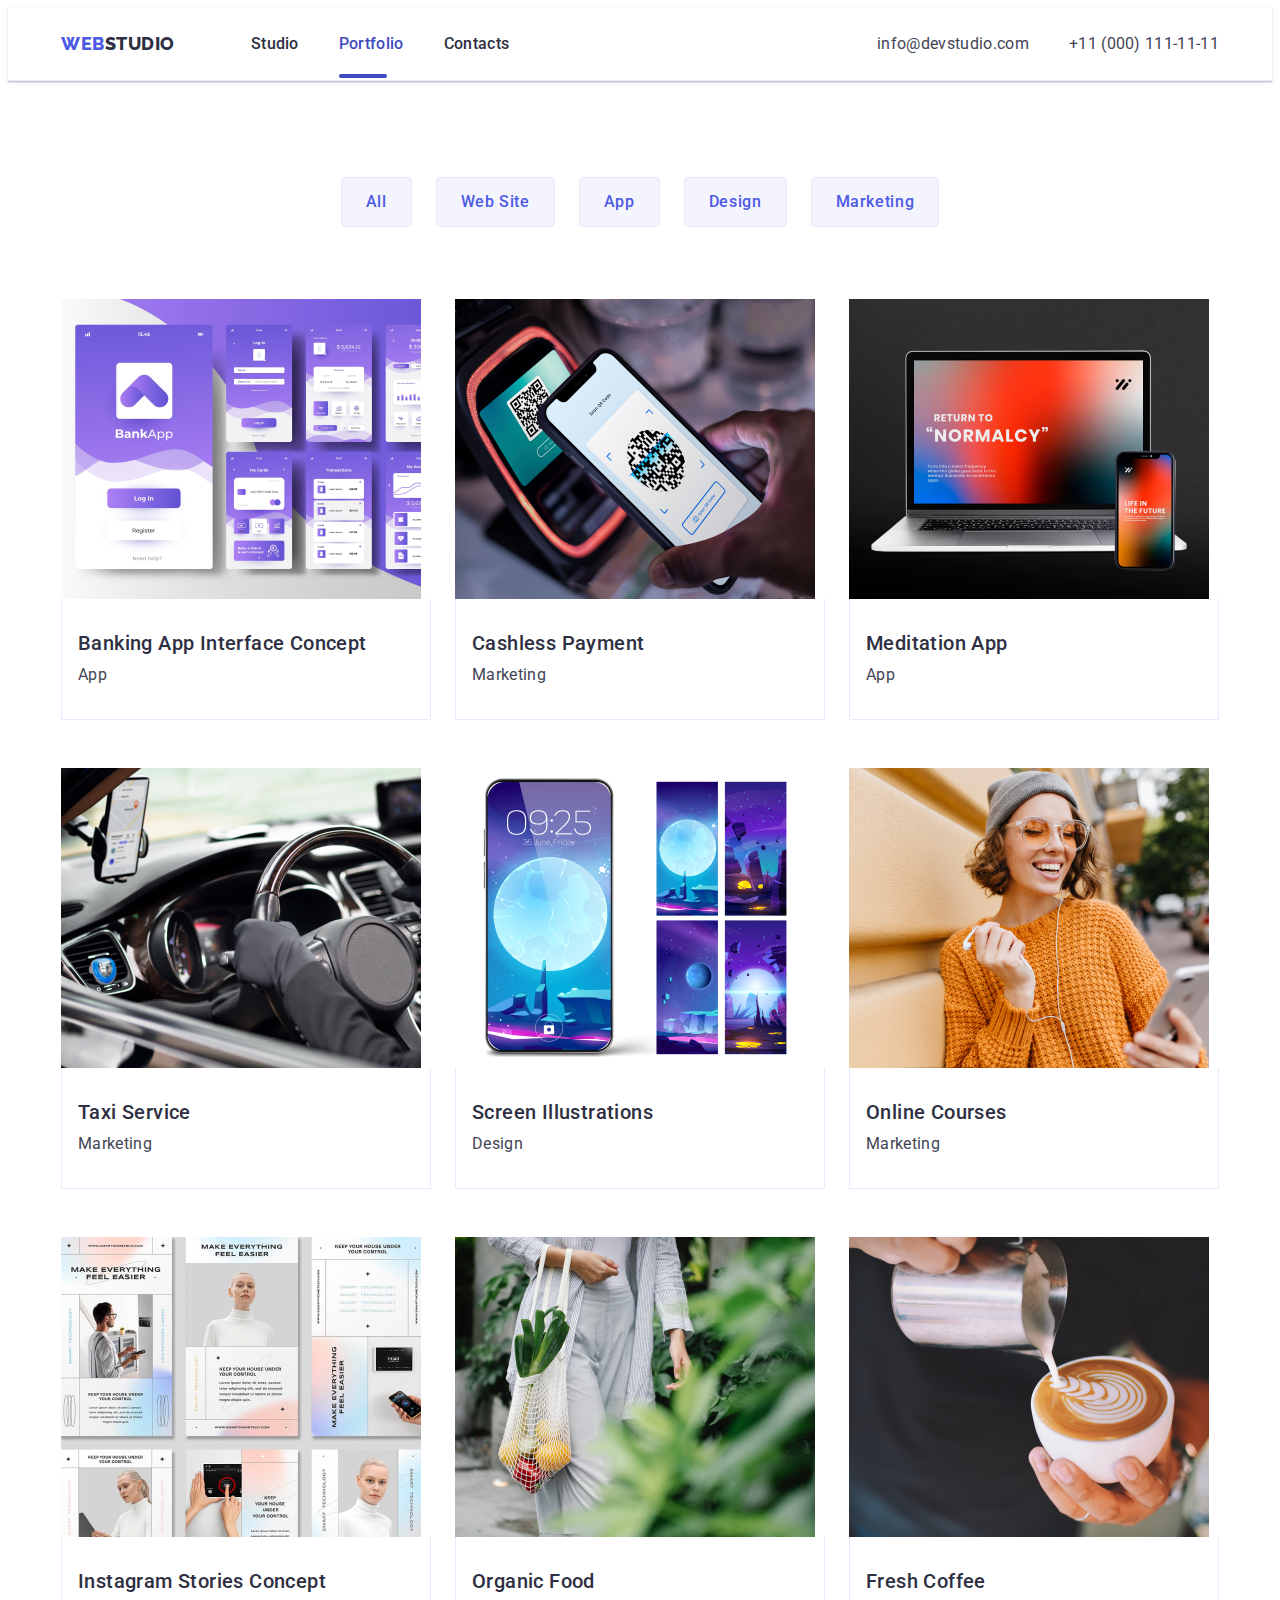
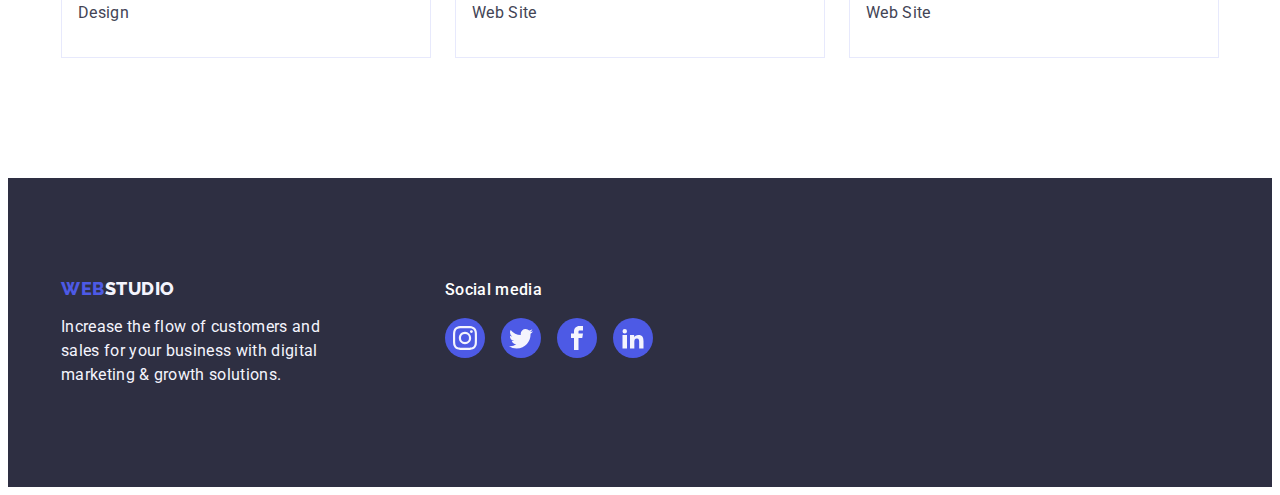
==== portfolio.html @ 9064d905 "Initial commit" ====
<!DOCTYPE html>
<html lang="en">
  <head>
    <meta charset="UTF-8" />
    <meta http-equiv="X-UA-Compatible" content="IE=edge" />
    <meta name="viewport" content="width=device-width, initial-scale=1.0" />
    <link rel="preconnect" href="https://fonts.googleapis.com" />
    <link rel="preconnect" href="https://fonts.gstatic.com" crossorigin />
    <link
      href="https://fonts.googleapis.com/css2?family=Raleway:wght@800&family=Roboto:wght@400;500;700;900&display=swap"
      rel="stylesheet"
    />
    <link
      rel="stylesheet"
      href="https://cdnjs.cloudflare.com/ajax/libs/modern-normalize/1.1.0/modern-normalize.min.css"
      integrity="sha512-wpPYUAdjBVSE4KJnH1VR1HeZfpl1ub8YT/NKx4PuQ5NmX2tKuGu6U/JRp5y+Y8XG2tV+wKQpNHVUX03MfMFn9Q=="
      crossorigin="anonymous"
      referrerpolicy="no-referrer"
    />
    <link rel="stylesheet" href="./css/styles.css" />
    <title>Portfolio</title>
  </head>

  <!-- Portfolio -->

  <body>
    <header class="page-header">
      <div class="header-page-container container">
        <nav class="page-nav">
          <a class="logo link" href="./index.html"
            >Web<span class="studio-logo-header">Studio</span>
          </a>

          <ul class="menu list">
            <li class="menu-item">
              <a class="menu-link link links" href="./index.html">Studio</a>
            </li>
            <li class="menu-item">
              <a class="menu-link link links current" href="./portfolio.html"
                >Portfolio</a
              >
            </li>
            <li class="menu-item">
              <a class="menu-link link links" href=""> Contacts </a>
            </li>
          </ul>
        </nav>
        <address class="address-header">
          <ul class="header-contacts list">
            <li class="address-item">
              <a
                class="address-link link links"
                href="mailto:info@devstudio.com"
                >info@devstudio.com</a
              >
            </li>
            <li class="address-item">
              <a class="address-link link links" href="tel:+110001111111"
                >+11 (000) 111-11-11</a
              >
            </li>
          </ul>
        </address>
      </div>
    </header>
    <!-- Main  -->
    <main>
      <!-- Filters -->
      <section class="filters">
        <div class="container">
          <h1 class="visually-hidden">Portfolio</h1>

          <ul class="filter-group list">
            <li class="filter-group-list">
              <button class="portfolio-button" type="button">All</button>
            </li>

            <li class="filter-group-list">
              <button class="portfolio-button" type="button">Web Site</button>
            </li>

            <li class="filter-group-list">
              <button class="portfolio-button" type="button">App</button>
            </li>

            <li class="filter-group-list">
              <button class="portfolio-button" type="button">Design</button>
            </li>

            <li class="filter-group-list">
              <button class="portfolio-button" type="button">Marketing</button>
            </li>
          </ul>

          <ul class="project-card list">
            <li class="project-card-item">
              <a class="project-card-link link" href="">
                <div class="img-content-portfolio">
                  <img
                    src="./images/imgbanking.jpg"
                    alt="Banking Concept"
                    width="360"
                    height="300"
                  />
                  <p class="suptitle-content-portfolio"> 
                    14 Stylish and User-Friendly App Design Concepts · Task
                    Manager App · Calorie Tracker App · Exotic Fruit Ecommerce
                    App · Cloud Storage App
                  </p>
                </div>
                <div class="our-team-text-portfolio">
                  <h2 class="suptitle-portfolio">
                    Banking App Interface Concept
                  </h2>
                  <p class="section-description-portfolio">App</p>
                </div>
              </a>
            </li>

            <li class="project-card-item">
              <a class="project-card-link link" href="#">
                 <div class="img-content-portfolio">
                <img
                  src="./images/imgcashless.jpg"
                  alt="Cashless Payment"
                  width="360"
                  height="300"
                />
                <p class="suptitle-content-portfolio"> 
                    14 Stylish and User-Friendly App Design Concepts · Task
                    Manager App · Calorie Tracker App · Exotic Fruit Ecommerce
                    App · Cloud Storage App
                  </p>
              </div>
                <div class="our-team-text-portfolio">
                  <h2 class="suptitle-portfolio">Cashless Payment</h2>
                  <p class="section-description-portfolio">Marketing</p>
                </div>
              </a>
            </li>

            <li class="project-card-item">
              <a class="project-card-link link" href="">
                <div class="img-content-portfolio">
                <img
                  src="./images/imgmeditation.jpg"
                  alt="Meditation App"
                  width="360"
                  height="300"
                />
                <p class="suptitle-content-portfolio"> 
                    14 Stylish and User-Friendly App Design Concepts · Task
                    Manager App · Calorie Tracker App · Exotic Fruit Ecommerce
                    App · Cloud Storage App
                  </p>
                </div>
                <div class="our-team-text-portfolio">
                  <h2 class="suptitle-portfolio">Meditation App</h2>
                  <p class="section-description-portfolio">App</p>
                </div>
              </a>
            </li>

            <!-- Project card 2 -->

            <li class="project-card-item">
              <a class="project-card-link link" href="">
                <div class="img-content-portfolio">
                <img
                  src="./images/imgtaxi.jpg"
                  alt="Taxi Service"
                  width="360"
                  height="300"
                />
                <p class="suptitle-content-portfolio"> 
                    14 Stylish and User-Friendly App Design Concepts · Task
                    Manager App · Calorie Tracker App · Exotic Fruit Ecommerce
                    App · Cloud Storage App
                  </p>
                </div>
                <div class="our-team-text-portfolio">
                  <h2 class="suptitle-portfolio">Taxi Service</h2>
                  <p class="section-description-portfolio">Marketing</p>
                </div>
              </a>
            </li>

            <li class="project-card-item">
              <a class="project-card-link link" href="">
                <div class="img-content-portfolio">
                <img
                  src="./images/imgscreen.jpg"
                  alt="Screen Illustrations"
                  width="360"
                  height="300"
                />
                <p class="suptitle-content-portfolio"> 
                    14 Stylish and User-Friendly App Design Concepts · Task
                    Manager App · Calorie Tracker App · Exotic Fruit Ecommerce
                    App · Cloud Storage App
                  </p>
                </div>
                <div class="our-team-text-portfolio">
                  <h2 class="suptitle-portfolio">Screen Illustrations</h2>
                  <p class="section-description-portfolio">Design</p>
                </div>
              </a>
            </li>

            <li class="project-card-item">
              <a class="project-card-link link" href="">
                <div class="img-content-portfolio">
                <img
                  src="./images/imgonline.jpg"
                  alt="Online Courses"
                  width="360"
                  height="300"
                />
                <p class="suptitle-content-portfolio"> 
                    14 Stylish and User-Friendly App Design Concepts · Task
                    Manager App · Calorie Tracker App · Exotic Fruit Ecommerce
                    App · Cloud Storage App
                  </p>
                </div>
                <div class="our-team-text-portfolio">
                  <h2 class="suptitle-portfolio">Online Courses</h2>
                  <p class="section-description-portfolio">Marketing</p>
                </div>
              </a>
            </li>
            <!-- Project card 3 -->

            <li class="project-card-item">
              <a class="project-card-link link" href="">
                <div class="img-content-portfolio">
                <img
                  src="./images/imginstagram.jpg"
                  alt="Instagram Stories Concept"
                  width="360"
                  height="300"
                />
                <p class="suptitle-content-portfolio"> 
                    14 Stylish and User-Friendly App Design Concepts · Task
                    Manager App · Calorie Tracker App · Exotic Fruit Ecommerce
                    App · Cloud Storage App
                  </p>
                </div>
                <div class="our-team-text-portfolio">
                  <h2 class="suptitle-portfolio">Instagram Stories Concept</h2>
                  <p class="section-description-portfolio">Design</p>
                </div>
              </a>
            </li>

            <li class="project-card-item">
              <a class="project-card-link link" href="">
                <div class="img-content-portfolio">
                <img
                  src="./images/imgorganic.jpg"
                  alt="Organic Food"
                  width="360"
                  height="300"
                />
                <p class="suptitle-content-portfolio"> 
                    14 Stylish and User-Friendly App Design Concepts · Task
                    Manager App · Calorie Tracker App · Exotic Fruit Ecommerce
                    App · Cloud Storage App
                  </p>
                </div>
                <div class="our-team-text-portfolio">
                  <h2 class="suptitle-portfolio">Organic Food</h2>
                  <p class="section-description-portfolio">Web Site</p>
                </div>
              </a>
            </li>

            <li class="project-card-item">
              <a class="project-card-link link" href="">
                <div class="img-content-portfolio">
                <img
                  src="./images/imgcoffee.jpg"
                  alt="Fresh Coffee"
                  width="360"
                  height="300"
                />
                <p class="suptitle-content-portfolio"> 
                    14 Stylish and User-Friendly App Design Concepts · Task
                    Manager App · Calorie Tracker App · Exotic Fruit Ecommerce
                    App · Cloud Storage App
                  </p>
                </div>
                <div class="our-team-text-portfolio">
                  <h2 class="suptitle-portfolio">Fresh Coffee</h2>
                  <p class="section-description-portfolio">Web Site</p>
                </div>
              </a>
            </li>
          </ul>
        </div>
      </section>
    </main>
    <footer class="footer">
      <div class="container footer-container">
        <div class="part-one-footer">
          <a class="logo-footer link" href="./index.html"
            >Web<span class="studio-logo-footer">Studio</span></a
          >
          <p class="footer-description">
            Increase the flow of customers and sales for your business with
            digital marketing & growth solutions.
          </p>
        </div>
        <!-- Part 2 footer -->
        <div>
          <p class="header-footer">Social media</p>

          <ul class="social-list footer-list list">
            <li class="social-list-item">
              <a href="" class="social-list-link-footer link">
                <svg
                  class="social-list-icon"
                  aria-label="icon instagram"
                  width="24"
                  height="24"
                >
                  <use href="./images/icons.svg#icon-instagram"></use>
                </svg>
              </a>
            </li>

            <li class="social-list-item">
              <a href="" class="social-list-link-footer link">
                <svg
                  class="social-list-icon"
                  aria-label="icon twitter"
                  width="24"
                  height="24"
                >
                  <use href="./images/icons.svg#icon-twitter"></use>
                </svg>
              </a>
            </li>

            <li class="social-list-item">
              <a href="" class="social-list-link-footer link">
                <svg
                  class="social-list-icon"
                  aria-label="icon facebook"
                  width="24"
                  height="24"
                >
                  <use href="./images/icons.svg#icon-facebook"></use>
                </svg>
              </a>
            </li>

            <li class="social-list-item">
              <a href="" class="social-list-link-footer link">
                <svg
                  class="social-list-icon"
                  aria-label="icon linkedin"
                  width="24"
                  height="24"
                >
                  <use href="./images/icons.svg#icon-linkedin2"></use>
                </svg>
              </a>
            </li>
          </ul>
        </div>
      </div>
    </footer>
  </body>
</html>
---- css/styles.css ----
.list {
  list-style: none;
}

.link {
  text-decoration: none;
}

.links:hover,
.links:focus {
  color: #404bbf;
}

h1,
h2,
h3,
h4,
p {
  margin-top: 0;
  margin-bottom: 0;
}
ul,
ol {
  margin-top: 0;
  margin-bottom: 0;
  padding-left: 0;
}
img {
  display: block;
}
button {
  cursor: pointer;
}
.container {
  width: 1158px;
  margin-left: auto;
  margin-right: auto;
  padding-right: 15px;
  padding-left: 15px;
}
.sections {
  padding-top: 120px;
  padding-bottom: 120px;
}
body {
  font-family: 'Roboto', sans-serif;
  color: var(--slate);
  background-color: #ffffff;
}
:root {
  --naviblue: #2e2f42;

  --slate: #434455;

  --white: #ffffff;

  --cloud: #f4f4fd;

  --iris: #4d5ae5;

  --ocean: #404bbf;

  --light-slate: #8e8f99;

  --card-set-gap: 24px;

  --border: 1px solid #e7e9fc;
}
.visually-hidden {
  position: absolute;
  width: 1px;
  height: 1px;
  margin: -1px;
  border: 0;
  padding: 0;
  white-space: nowrap;
  clip-path: inset(100%);
}
/* Logotip */
.logo {
  font-family: 'Raleway', sans-serif;
  font-weight: 800;
  font-size: 18px;
  line-height: 1.17;
  letter-spacing: 0.03em;
  text-transform: uppercase;
  color: var(--iris);
  margin-right: 76px;
}
.studio-logo-header {
  color: var(--naviblue);
}
.studio-logo-footer {
  color: #f4f4fd;
}
/* Header Navigation */

.header-page-container {
  display: flex;
  align-items: center;
}
.page-header {
border-bottom: 1px solid #e7e9fc;
box-shadow: 0px 2px 1px rgba(46, 47, 66, 0.08), 0px 1px 1px 
rgba(46, 47, 66, 0.16), 0px 1px 6px
rgba(46, 47, 66, 0.08);}

.page-nav {
  display: flex;
  align-items: center;
  padding: 24px 0;
}
.menu {
  display: flex;
  gap: 40px;
}
.menu-link {
  font-weight: 500;
  font-size: 16px;
  line-height: 1.5;
  color: #2e2f42;
  letter-spacing: 0.02em;
  padding: 24px 0;
  transition: color 250ms cubic-bezier(0.4, 0, 0.2, 1);
}
.current{
  position: relative;
  color: var(--ocean);
}

.current::after{
  content: "";
  position: absolute;
  left: 0;
  bottom: -1px;
  width: 48px;
  height: 4px;
  background-color: var(--ocean);
  border-radius: 2px;
}
/* Adress  */
.address-header {
  font-style: normal;
  margin-left: auto;
}
.header-contacts {
  display: flex;
  align-items: center;
  gap: 40px;
}
.address-link {
  font-style: normal;
  font-weight: 400;
  font-size: 16px;
  line-height: 1.5;
  letter-spacing: 0.02em;
  color: var(--slate);
  transition: color 250ms cubic-bezier(0.4, 0, 0.2, 1); ;
}
/* Main menu  */

/* Section 1 */
.hero {
  padding: 188px 0;
  background-color: #2e2f42;
  background-image: linear-gradient(rgba(46, 47, 66, 0.7), rgba(46, 47, 66, 0.7)), 
  url(../images/hero/people-office.jpg);
  background-repeat: no-repeat;
  background-position: center;
  max-width: 1440px;
  background-size: cover;
  margin-right: auto;
  margin-left: auto;
}
.hero-tex {
  font-weight: 700;
  font-size: 56px;
  line-height: 1.07;
  letter-spacing: 0.02em;
  color: #ffffff;
  text-align: center;
  max-width: 496px;
  margin-left: auto;
  margin-right: auto;
  margin-bottom: 48px;
}

.button-hero {
  font-weight: 500;
  font-size: 16px;
  line-height: 1.5;
  letter-spacing: 0.04em;
  color: #ffffff;
  background: #4d5ae5;
  box-shadow: 0px 4px 4px rgba(0, 0, 0, 15);
  border-radius: 4px;
  display: block;
  min-width: 169px;
  min-height: 56px;
  border: none;
  margin-left: auto;
  margin-right: auto;
  transition: background-color 250ms cubic-bezier(0.4, 0, 0.2, 1);
}
.button-hero:focus,
.button-hero:hover {
  color: #ffffff;
  background-color: #404bbf;
}
/* Section 2 */
.soft-skills {
  display: flex;
  justify-content: center;
  gap: 24px;
}
.soft-skills-item {
  flex-basis: calc((100% - 72px) / 4);
}
.suptitle-soft-skills{
 font-weight: 500;
  font-size: 20px;
  line-height: 1.2;
  letter-spacing: 0.02em;
  color: var(--naviblue);
  text-transform: capitalize;
  margin-bottom: 8px;
}
.section-description-soft-skills {
  font-weight: 400;
  font-size: 16px;
  line-height: 1.5;
  letter-spacing: 0.02em;
  color: var(--slate);
}
/* Feature */
.feature {
  display: flex;
  gap: 24px;
}
.feature-item {
  width: calc((100% - 72px) / 4);
}
.feature-link-list {
  display: flex;
  justify-content: center;
  align-items: center;
  border-radius: 4px;
  background-color: var(--cloud);
  width: 264px;
  height: 112px;
  margin-bottom: 8px;
}
/* Section 3 */
.our-works {
  display: flex;
  gap: 24px;
}
.our-works-item {
  flex-basis: calc((100% - 48px) / 3);
}
.section-three {
  padding-bottom: 120px;}

  /* Section 4 */
.section-four {
  background-color: #f4f4fd;
}
.our-team {
  display: flex;
  gap: 24px;
}
.our-team-card {
  background-color: #ffffff;
  text-align: center;
  border-radius: 0px 0px 4px 4px;
  box-shadow:0px 1px 6px rgba(46, 47, 66, 0.08),
    0px 1px 1px rgba(46, 47, 66, 0.16),
    0px 2px 1px rgba(46, 47, 66, 0.08); ;
  border-top: none;
  width: calc((100% - 72px) / 4);
}
.our-team-text {
  padding: 32px 0 ;
  background-color: #ffffff;
  border: 1px solid #e7e9fc;
  border-top: none;
}
/* Custumers */
.customers {
  display: flex;
  gap: 24px;
}
.customers-grup{
  width: calc((100% - 120px) / 6);
}
.link-customers{
  display: flex;
  align-items: center;
  justify-content: center;
  color: var(--light-slate);
  width: 168px;
  height: 88px;
  border: 1px solid #8e8f99;
  border-radius: 4px;
  transition: border-color 250ms cubic-bezier(0.4, 0, 0.2, 1),
    color 250ms cubic-bezier(0.4, 0, 0.2, 1);
}
.link-customers:hover,
.link-customers:focus {
  border-color: var(--ocean);
  color: var(--ocean);
}
.link-customers:hover .customers-logo-grup,
.link-customers:focus .customers-logo-grup {
 fill: var(--ocean);
}
.customers-logo-grup{
fill: currentColor;
}
/* Sections  */
.social-list {
  display: flex;
  justify-content: center;
  gap: 24px;
}
.social-list-link {
  display: flex;
  justify-content: center;
  align-items: center;
  width: 40px;
  height: 40px;
  border-radius: 50%;
  background-color: var(--iris);
  transition: background-color 250ms cubic-bezier(0.4, 0, 0.2, 1);
}
.social-list-link:hover,
.social-list-link:focus {
  background-color: #404bbf;
}

.social-list-icon {
  fill: var(--cloud);
  }
.suptitle {
  font-weight: 500;
  font-size: 20px;
  line-height: 1.2;
  letter-spacing: 0.02em;
  color: var(--naviblue);
  text-transform: capitalize;
  margin-bottom: 8px;
}
.section-description {
  font-weight: 400;
  font-size: 16px;
  line-height: 1.5;
  letter-spacing: 0.02em;
  color: var(--slate);
  margin-bottom: 8px;
}
.second-header {
  font-weight: 700;
  font-size: 36px;
  line-height: 1.1;
  text-align: center;
  letter-spacing: 0.02em;
  color: #2e2f42;
  text-transform: capitalize;
  margin-bottom: 72px;
}
/* Portfolio  */
.filters {
  padding-top: 96px;
  padding-bottom: 120px;
}

.filter-group {
  display: flex;
  justify-content: center;
  margin-bottom: 72px;
  gap: 24px;
}

.portfolio-button {
  font-family: 'Roboto', sans-serif;
  font-weight: 500;
  font-size: 16px;
  line-height: 1.5;
  letter-spacing: 0.04em;
  color: var(--iris);
  background-color: var(--cloud);
  border: var(--border);
  border-radius: 4px;
  padding: 12px 24px 12px 24px;
  transition: color 250ms cubic-bezier(0.4, 0, 0.2, 1),
  background-color 250ms cubic-bezier(0.4, 0, 0.2, 1),
  border-color 250ms cubic-bezier(0.4, 0, 0.2, 1),
  box-shadow 250ms cubic-bezier(0.4, 0, 0.2, 1);
  
}
.portfolio-button:focus,
.portfolio-button:hover {
  color: #ffffff;
  background-color: #404bbf;
  border: var(--border);
  border: 1px solid rgba(231, 233, 252, 1);
  box-shadow: 0px 3px 1px 
  rgba(0, 0, 0, 0.1), 0px 2px 1px 
  rgba(0, 0, 0, 0.08), 0px 2px 2px 
  rgba(0, 0, 0, 0.12);
}
.project-card {
  display: flex;
  flex-wrap: wrap;
  column-gap: 24px;
  row-gap: 48px;
}
.project-card-item {
  width: calc((100% - 48px) / 3);
}
.project-card-link {
display: block;
transition: box-shadow 250ms 
cubic-bezier(0.4, 0, 0.2, 1);
}
.project-card-link:focus,
.project-card-link:hover{
box-shadow: 0px 1px 6px rgba(46, 47, 66, 0.08), 
0px 1px 1px rgba(46, 47, 66, 0.16), 
0px 2px 1px rgba(46, 47, 66, 0.08);  
}
.our-team-text-portfolio {
  background-color: #ffffff;
  border: 1px solid #e7e9fc;
  border-top: none;
  padding: 32px 16px;
}
.img-content-portfolio{
  position: relative;
  overflow: hidden;
}
.suptitle-content-portfolio{
font-weight: 400;
font-size: 16px;
line-height: 1.5;
letter-spacing: 0.02em;
color: #F4F4FD; 
background-color: var(--iris); 
padding: 40px 32px;
position: absolute;
top: 0%;
left: 0%;
width: 100%;
height: 100%;
overflow: auto;
transform: translate(0px, 100%);
transition: transform 250ms 
cubic-bezier(0.4, 0, 0.2, 1);
}
.project-card-link:hover .suptitle-content-portfolio,
.project-card-link:focus .suptitle-content-portfolio{
  transform: translate(0%);

}

/* .project-card-item:not(:nth-child(3n)){
  margin-right: 24px;
}
.project-card-item:not(:nth-last-child(-n + 3)){
margin-bottom: 48px;
} */
.suptitle-portfolio {
  font-weight: 500;
  font-size: 20px;
  line-height: 1.2;
  letter-spacing: 0.02em;
  color: var(--naviblue);
  text-transform: capitalize;
  margin-bottom: 8px;
}
.section-description-portfolio {
  font-weight: 400;
  font-size: 16px;
  line-height: 1.5;
  letter-spacing: 0.02em;
  color: var(--slate);
}
/* footer */
.footer{
  background: #2e2f42;
  padding-top: 100px;
  padding-bottom: 100px;
}
.footer-container{
  display: flex;
  align-items: baseline;
}
.part-one-footer{
  margin-right: 120px;
}
.footer-description {
  font-weight: 400;
  font-size: 16px;
  line-height: 1.5;
  letter-spacing: 0.02em;
  color: #f4f4fd;
  max-width: 264px;
}
.logo-footer {
  font-family: 'Raleway', sans-serif;
  font-weight: 800;
  font-size: 18px;
  line-height: 1.17;
  letter-spacing: 0.03em;
  text-transform: uppercase;
  color: var(--iris);
  display: inline-block;
  margin-bottom: 16px;
}
.header-footer {
  font-weight: 500;
  font-size: 16px;
  line-height: 1.5;
  letter-spacing: 0.02em;
  color: var(--white);
  margin-bottom: 16px;
}
.footer-list{
display: flex;
gap: 16px;
}
.social-list-item{
   width: 40px;
   height: 40px;
}
.social-list-link-footer {
  display: flex;
  justify-content: center;
  align-items: center;
  width: 100%;
  height: 100%;
  border-radius: 50%;
  background-color: var(--iris);
  transition: background-color 250ms cubic-bezier(0.4, 0, 0.2, 1);
}
.social-list-link-footer:hover,
.social-list-link-footer:focus {
  background-color: #31D0AA ;
}
.dackdrop{
  position: fixed;
  top: 0;
  left: 0;
  width: 100%;
  height: 100%;
  background-color: rgba(46, 47, 66, 0.4);
  visibility: visible;
  pointer-events: auto;
  transition: opacity 250ms cubic-bezier(0.4, 0, 0.2, 1),
  visibility 250ms cubic-bezier(0.4, 0, 0.2, 1);

}
.modal {
  position: absolute;
  top: 50%;
  left: 50%;
  transform: translate(-50%, -50%);
  width: 408px;
  min-height: 576px;
  background-color:#FCFCFC; 
  box-shadow: 
  0px 1px 1px rgba(0, 0, 0, 0.14), 
  0px 1px 3px rgba(0, 0, 0, 0.12),
  0px 2px 1px rgba(0, 0, 0, 0.2);
  border-radius: 4px;
  transition: transform 250ms 
  cubic-bezier(0.4, 0, 0.2, 1);
}
.modal-close-icon{
  transition: fill 250ms 
  cubic-bezier(0.4, 0, 0.2, 1);
}
.button-modal-close{
  background-color: #E7E9FC;
  color: var(--naviblue);
  border-radius: 50%;
  border: 1px solid rgba(0, 0, 0, 0.1);
  width: 24px;
  height: 24px;

  display: flex;
  align-items: center;
  justify-content: center;
  padding: 0;
  
  position: absolute;
  top: 24px;
  right: 24px;
  transition: background-color 250ms cubic-bezier(0.4, 0, 0.2, 1),
  border 250ms cubic-bezier(0.4, 0, 0.2, 1);

}
.button-modal-close:hover,
.button-modal-close:focus{
  background-color: #404bbf;
  border: none;
}
.button-modal-close:hover .modal-close-icon,
.button-modal-close:focus .modal-close-icon {
fill: #ffffff;
}
.is-hidden{
  opacity: 0;
  visibility: hidden;
  pointer-events: none;
}
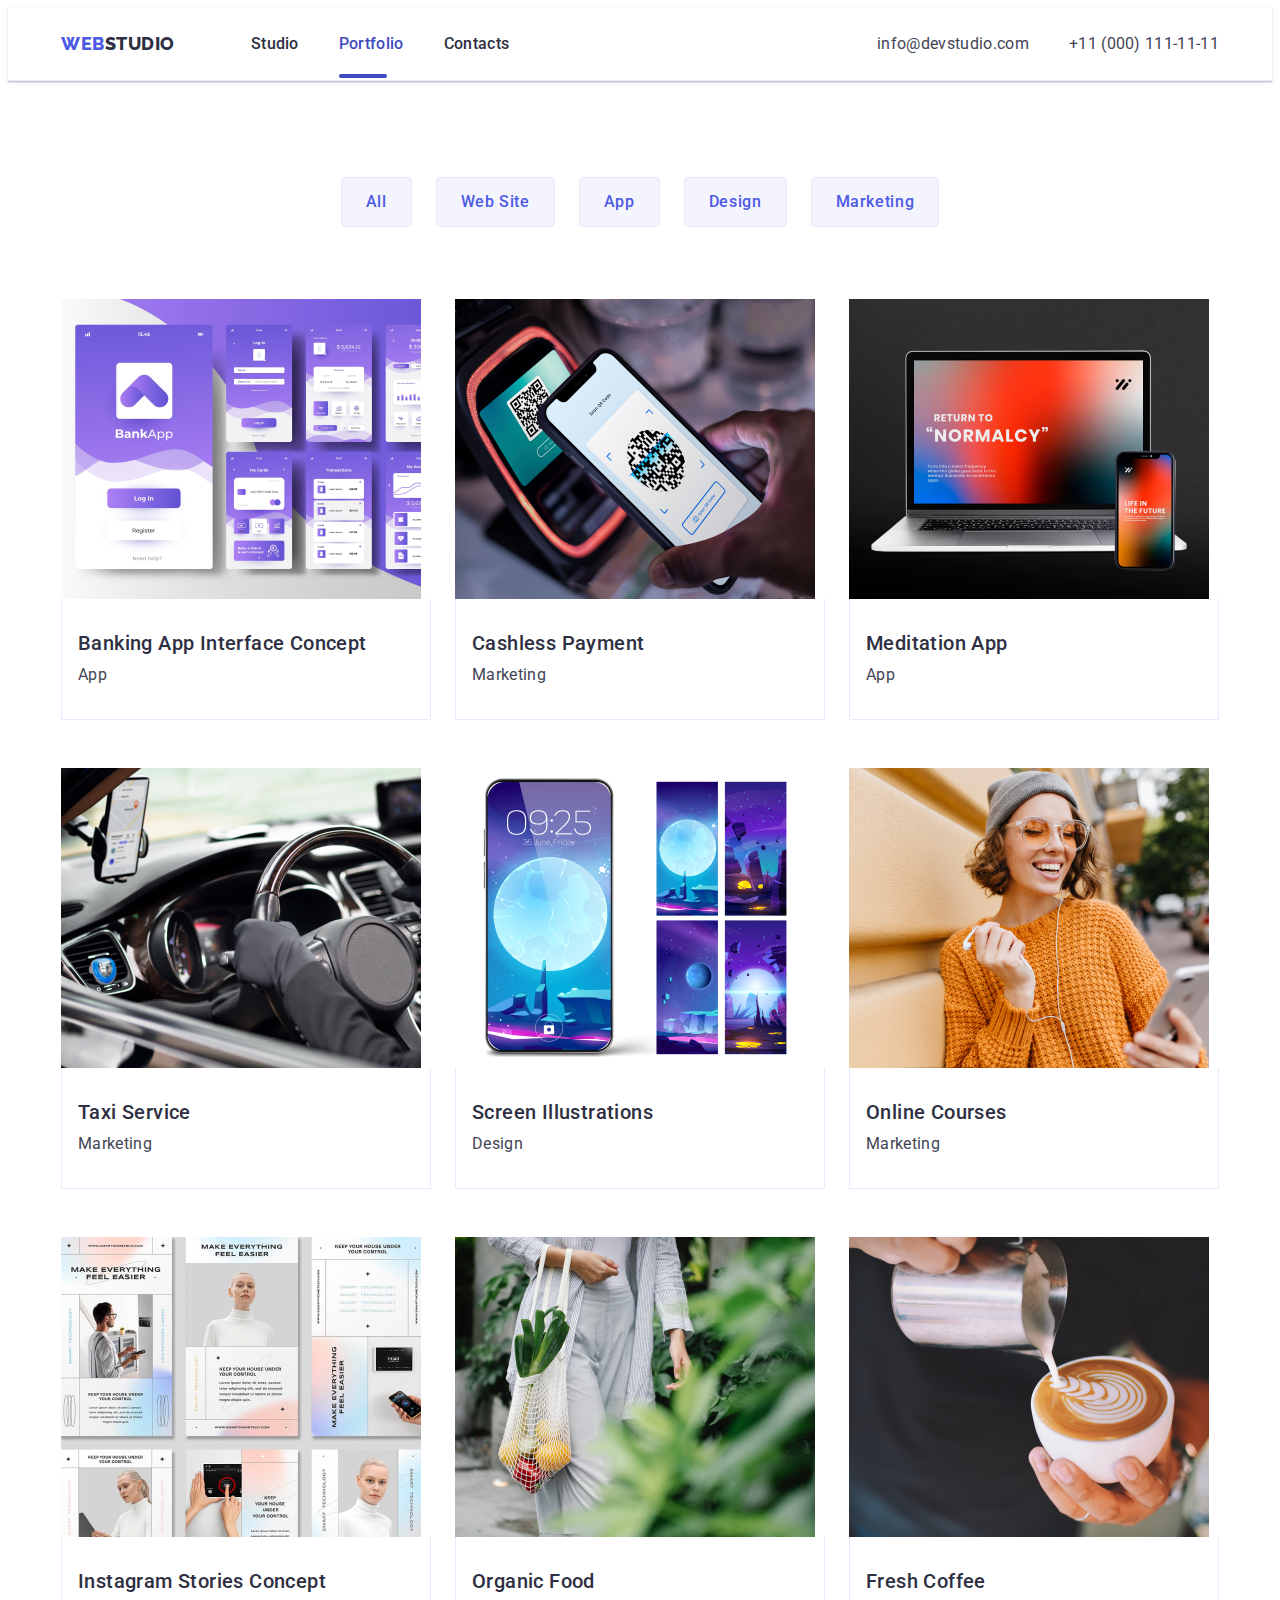
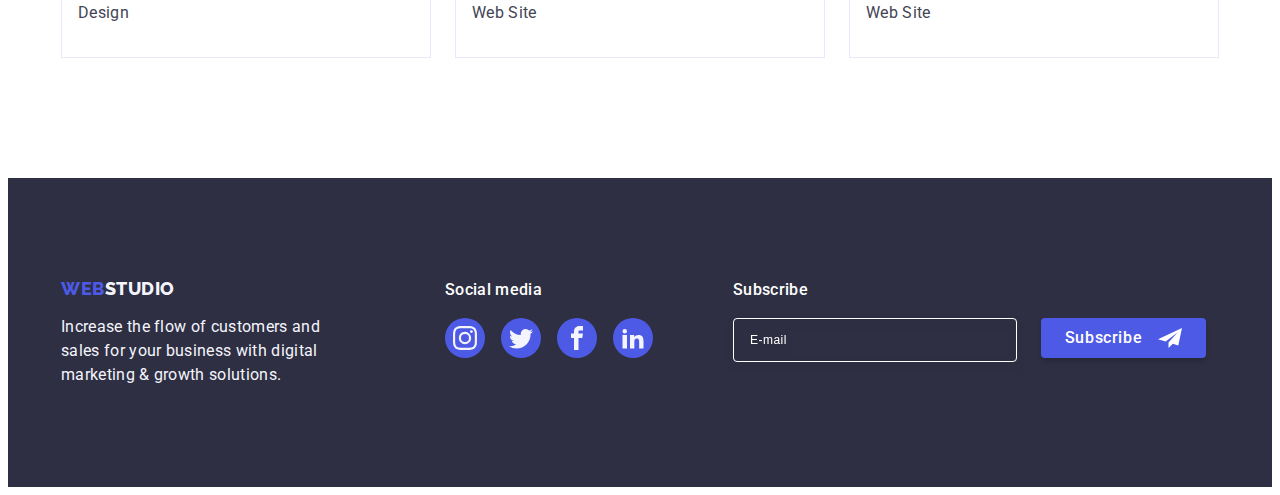
==== commit 6617d827: "summary" ====
--- a/portfolio.html
+++ b/portfolio.html
@@ -368,6 +368,33 @@
             </li>
           </ul>
         </div>
+         <!-- Fotter part 3 -->
+
+        <div class="footer-wraper-part-three">
+          <p class="header-footer">Subscribe</p>
+          <form class="form-footer">
+            <label class="subscribe label-footer" for="Subscribe">
+              <input class="footer-mail"
+                id="Subscribe"
+                placeholder="E-mail"
+                name="user-mail"
+                type="email"
+                pattern="[a-zA-Za-яА-ЯіІїЇєЄ']+"
+              />
+            </label>
+            <button class="button-footer" type="submit">
+              Subscribe
+              <svg
+                class="footer-icon"
+                width="24"
+                height="24"
+                aria-label="icon-telegram"
+              >
+                <use href="./images/icons.svg#icon-Frame-3"></use>
+              </svg>
+            </button>
+          </form>
+        </div>
       </div>
     </footer>
   </body>
--- a/css/styles.css
+++ b/css/styles.css
@@ -192,7 +192,7 @@
   letter-spacing: 0.04em;
   color: #ffffff;
   background: #4d5ae5;
-  box-shadow: 0px 4px 4px rgba(0, 0, 0, 15);
+  box-shadow: 0px 4px 4px rgba(0, 0, 0, 0.15);
   border-radius: 4px;
   display: block;
   min-width: 169px;
@@ -547,6 +547,62 @@
 .social-list-link-footer:focus {
   background-color: #31D0AA ;
 }
+
+/* < !-- Fotter part 3--> */
+.footer-wraper-part-three{
+  position: relative;
+  margin-left: 80px;
+}
+.form-footer{
+  display: flex;
+}
+.label-footer{
+  margin-right: 24px;
+}
+.footer-mail{
+  border: 1px solid #FFFFFF;
+  border-radius:4px;
+  filter: drop-shadow(0px 4px 4px rgba(0, 0, 0, 0.15));
+  outline: none;
+  background-color: transparent;
+  width: 264px;
+  height: 40px;
+  padding-left: 16px;
+  font-size: 12px;
+  line-height: 1.5;
+  letter-spacing: 0.04em;
+  color: #ffffff;
+} 
+::placeholder{
+  color: #ffffff;
+}
+.footer-mail:focus{
+  background-color: var(--ocean);
+}
+.button-footer {
+    display: flex;
+    justify-content: center;
+    align-items: center;
+    font-family: 'Roboto', sans-serif;
+    font-weight: 500;
+    font-size: 16px;
+    line-height: 1.5;
+    letter-spacing: 0.04em;
+    color: #ffffff;
+    cursor: pointer;
+    background: #4d5ae5;
+    box-shadow: 0px 4px 4px rgba(0, 0, 0, 0.15);
+    border-radius: 4px;
+    border: none;
+    min-width: 165px;
+    height: 40px;
+    transition: background-color 250ms cubic-bezier(0.4, 0, 0.2, 1);
+}
+.footer-icon{
+  fill: #FFFFFF;
+  margin-left: 16px;
+}
+/* Modal form */
 .dackdrop{
   position: fixed;
   top: 0;
@@ -558,7 +614,7 @@
   pointer-events: auto;
   transition: opacity 250ms cubic-bezier(0.4, 0, 0.2, 1),
   visibility 250ms cubic-bezier(0.4, 0, 0.2, 1);
-
+  padding: 72px 24px 24px 24px;
 }
 .modal {
   position: absolute;
@@ -613,4 +669,142 @@
   opacity: 0;
   visibility: hidden;
   pointer-events: none;
+}
+.modal-form{
+  display: flex;
+  flex-direction: column;
+}
+.modal-form-container{
+  margin-bottom: 8px;
+}
+.modal-form-field{
+   font-weight: 400;
+   font-size: 12px;
+   line-height: 1.17;
+   letter-spacing: 0.04em; 
+   color: var(--light-slate); 
+   display: block;
+   margin-bottom: 4px;
+}
+.modal-form-input-wraper{
+  position: relative;
+}
+.modal-form-input{
+  width: 100%;
+  height: 40px;
+  border: 1px solid rgba(46, 47, 66, 0.4);
+  border-radius: 4px;
+  background-color: transparent;
+  outline: transparent;
+  padding-left: 38px;
+  color: var(--naviblue);
+  font-size: 16px;
+  cursor: pointer;
+  transition: border-color 250ms cubic-bezier(0.4, 0, 0.2, 1);
+}
+.modal-form-input:focus {
+  border-color: var(--iris) ;
+}
+.modal-form-input:focus + .modal-svg{
+  fill: var(--iris);
+}
+.modal-svg{
+  position: absolute;
+  top: 50%;
+  left: 16px;
+  transform: translateY(-50%);
+  transition: fill #4d5a4d 250ms cubic-bezier(0.4, 0, 0.2, 1);
+}
+.modal-descrip{
+  font-weight: 500;
+  font-size: 16px;
+  line-height: 1.5;
+  letter-spacing: 0.02em;
+  color: var(--naviblue);
+  text-align: center;
+  margin-bottom: 16px;
+}
+/* Textarea */
+.modal-form-textarea{
+  display: block;
+  margin-bottom: 16px;
+}
+.modal-form-coment {
+  width: 100%;
+  height: 120px;
+  font-size: 12px;
+  line-height: 1.17;
+  letter-spacing: 0.04em;
+  color:rgba(46, 47, 66, 0.4); 
+  border: 1px solid  rgba(46, 47, 66, 0.2);
+  border-radius: 4px;
+  background-color: transparent;
+  outline: transparent;
+  resize: none; 
+  padding: 8px 16px;
+ transition: border-color 250ms cubic-bezier(0.4, 0, 0.2, 1);
+}
+.modal-form-coment:focus {
+outline: none;
+border-color: var(--iris);
+}
+.modal-form-coment::placeholder{
+  text-transform: uppercase;
+}
+/* Checkbox */
+.modal-form-checkbox{
+  display: block;
+  margin-bottom: 24px;
+}
+.modal-form-check-desc{
+  display: flex;
+  align-items: center;
+  font-size: 12px;
+  line-height: 1.17;
+  letter-spacing: 0.04em;
+  color: var(--light-slate);
+}
+.modal-form-input-desc-checkbox{
+width: 16px;
+height: 16px;
+border: 1px solid #2e2f42;
+border-radius: 2px;
+display: inline-flex;
+align-items: center;
+justify-content: center;
+fill: transparent;
+}
+.modal-form-check:focus + .modal-form-input-desc-checkbox{
+background-color: var(--ocean);
+border: none;
+fill: var(--white);
+border-color: var(--ocean);
+}
+.modal-form-input-desc-link{
+  color: var(--iris);
+}
+/* Button modal  */
+.modal-form-button{
+  display: block;
+  margin-left: auto;
+  margin-right: auto;
+  font-weight: 500;
+  font-family: 'Roboto',sans-serif;
+  font-size: 16px;
+  line-height: 1.5;
+  letter-spacing: 0.04em;
+  color: #ffffff;
+  cursor: pointer;
+  background-color: #4d5ae5;
+  border: none;
+  box-shadow: 0px 4px 4px rgba(0, 0, 0, 0.15);
+  border-radius: 4px;
+  min-width: 169px;
+  height: 56px;
+  border: none;
+  transition: background-color 250ms cubic-bezier(0.4, 0, 0.2, 1);
+}
+.modal-form-button:focus,
+.modal-form-button:hover{
+  background-color: var(--ocean);
 }